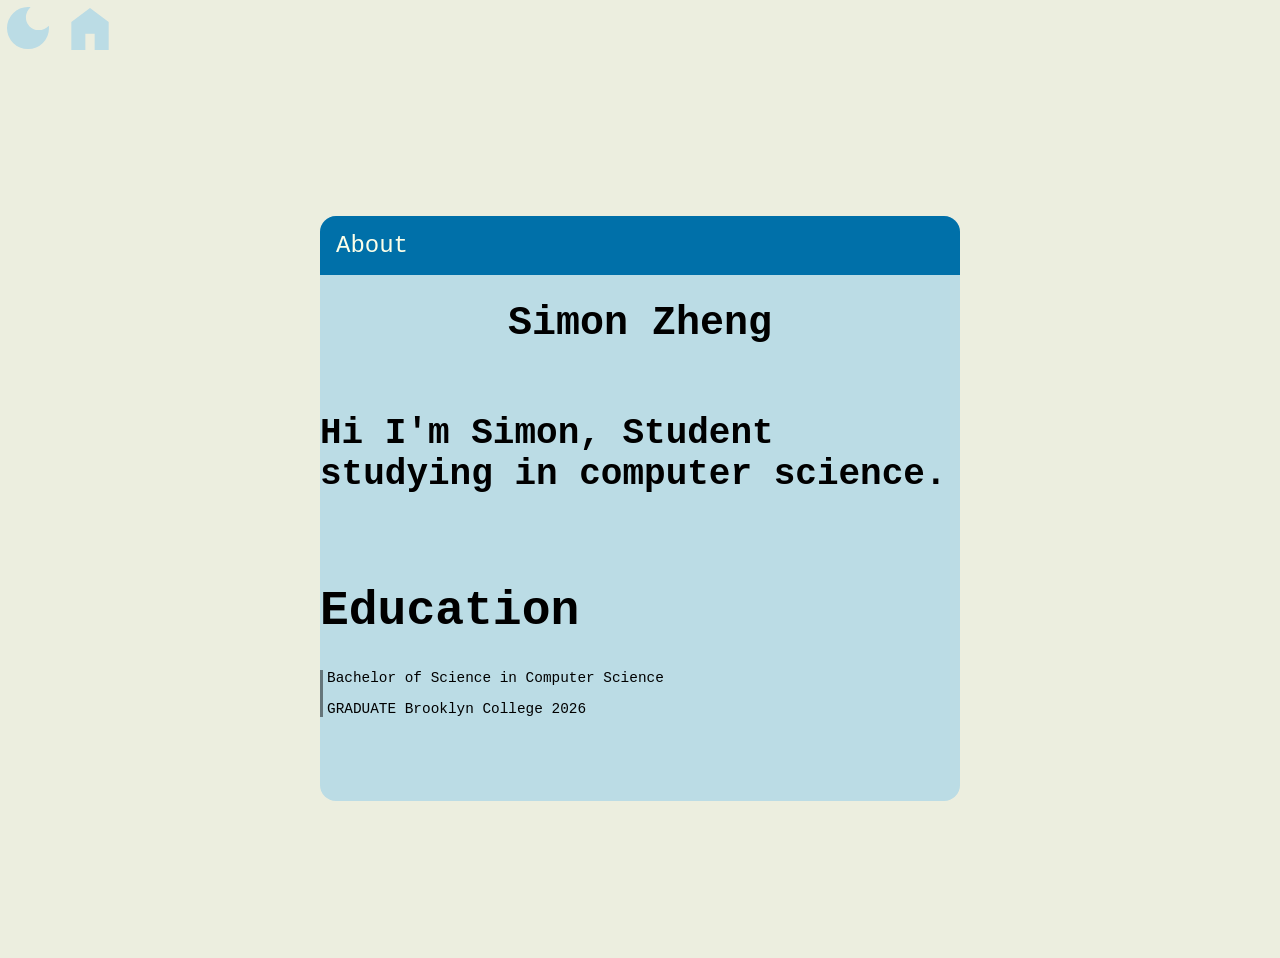
==== info.html @ 291b7363 "fix resizing issue" ====
<!DOCTYPE html>
<html lang="en">
<head>
    <meta charset="UTF-8">
    <meta name="viewport" content="width=device-width, initial-scale=1.0">
    
    <title>Rain about</title>
    <!-- add a image -->

    <!-- css and js -->
    <link rel="stylesheet" href="./css/style.css">
    <link rel="stylesheet" href="./css/mainpage.css">
    <link rel="stylesheet" href="./css/main_button.css">
    <link rel="stylesheet" href="./css/about.css">



    <script type="text/javascript" src="./js/darkmode.js" defer></script>
    <script type="text/javascript" src="./js/main.js" defer></script>


</head>

<body>
    <div class="bg_color">
        <!-- have a header -->
        <div class="header">
            <!-- topright would be the dark mode -->
            <div class="darkmode">
                <button id="theme_switch">
                    <!-- add the mood and sun icon here -->
                    <svg xmlns="http://www.w3.org/2000/svg" class="darkmode" height="40px" viewBox="0 -960 960 960" width="40px" fill="#e3e3e3"><path d="M480-120q-150 0-255-105T120-480q0-150 105-255t255-105q10 0 20.5.67 10.5.66 24.17 2-37.67 31-59.17 77.83T444-660q0 90 63 153t153 63q53 0 99.67-20.5 46.66-20.5 77.66-56.17 1.34 12.34 2 21.84.67 9.5.67 18.83 0 150-105 255T480-120Z"/></svg> 
                    <svg xmlns="http://www.w3.org/2000/svg" class="lightmode" height="40px" viewBox="0 -960 960 960" width="40px" fill="#e3e3e3"><path d="M480-280q-83 0-141.5-58.5T280-480q0-83 58.5-141.5T480-680q83 0 141.5 58.5T680-480q0 83-58.5 141.5T480-280ZM200-446.67H40v-66.66h160v66.66Zm720 0H760v-66.66h160v66.66ZM446.67-760v-160h66.66v160h-66.66Zm0 720v-160h66.66v160h-66.66ZM260-655.33l-100.33-97 47.66-49 96 100-43.33 46Zm493.33 496-97.66-100.34 45-45.66 99.66 97.66-47 48.34Zm-98.66-541.34 97.66-99.66 49 47L702-656l-47.33-44.67ZM159.33-207.33 259-305l46.33 45.67-97.66 99.66-48.34-47.66Z"/></svg>
                </button>
            </div>
            <div class="home_locat">
                <!-- button to return home -->
                <button id="home_button" onclick="location.href='index.html'">
                    <svg xmlns="http://www.w3.org/2000/svg" height="40px" viewBox="0 -960 960 960" width="40px" fill="#e3e3e3"><path d="M160-120v-480l320-240 320 240v480H560v-280H400v280H160Z"/></svg>
                </button>
            </div>
        </div>

        <!-- my info from who i am and my social linke -->
        <div class="content_container">
            <div class="square_content">
                <div class="website_top">
                    <div class="website_text">
                        About
                    </div>                        
                </div>
                <!-- this might be where the whole stuff should be in -->
                <div class="box_body">
                <!-- this is the text for the main page -->
                    
                    <!-- adding my pfp image -->
                    <div class="title_text">
                        <h1>Simon Zheng</h1>
                        <!-- add paragraph here to explain what i do -->
                    </div>

                    <div class="description">
                        <h2>
                            Hi I'm Simon, Student studying in computer science.
                        </h2>

                        <br>

                        <div class="education">
                            <h1>
                            Education
                            </h1>
                            <div class="brooklyn_college_container">
                                <div class="education_detail">
                                    <p>
                                        Bachelor of Science in Computer Science
                                    </p>
                                    <span>
                                        GRADUATE Brooklyn College 2026
                                    </span>
                                </div>
                            </div>
                        </div>
                        <div class="interest">
                            <h1>
                                Other interest
                            </h1>
                            <ul class="hobby_list">
                                <li>
                                    Game
                                </li>
                                <li>
                                    Coffee
                                </li>
                                <li>
                                    Mahjong
                                </li>
                                <li>
                                    coding
                                </li>
                            </ul>
                        </div>

                    </div>
                    

                    <!-- social box might need to move it -->
                </div>
            </div>
        </div>
        
        <!-- footer for design look -->
        <footer>
            <!-- i could have a wavery floor background for art -->
        </footer>
    </div>
</body>


</html>
---- css/style.css ----
/* color for normal and darkmode */
:root {
    --primary-background-color: #ECEEDF;
    --ground-footer-color: #CFAB8D;
    --second-footer-color: #D9C4B0;
    --secondary-background-color: #BBDCE5;
    --primary-accent-color: #fffdd0;
    --secondary-accent-color: #0070A9;
    --text-color: #fcffe9;
}

body {
    margin: 0;
    overflow: hidden;
}

/* trying to make the color change */
* {
    transition: background-color 0.4s ease, color 0.4s ease;
}

/* darkmode color */
.dark {
    --primary-background-color: #78B9B5;
    --ground-footer-color: #320A6B;
    --second-footer-color: #065084;
    --secondary-background-color: #0F828C;
    --text-color: #1a033b;
}

/* background color */
.bg_color {
    background-color: var(--primary-background-color);
}

/* the darkmode button */
#theme_switch {
    padding: 0;
    background: none;
    display: flex;
    justify-content: center;
    align-items: center;
    border-style: none;
    cursor: pointer;
}

#theme_switch svg {
    width: 3.5rem;
    height: auto;
    fill: var(--secondary-background-color);
}

#theme_switch svg:last-child {
    display: none;
}

.dark #theme_switch svg:first-child {
    display: none;
}

.dark #theme_switch svg:last-child {
    display: block;
}

/* the style of the main page */
.content_container {
    display: flex;
    justify-content: center;
    align-items: center;
    height: 100vh;
}

.square_content {
    width: 50vw;
    height: 65vh;
    background: var(--secondary-background-color);
    border-radius: 1rem;
    box-sizing: border-box;
}

.website_top {
    background-color: var(--secondary-accent-color);
    padding: 1rem;
    border-top-left-radius: inherit;
    border-top-right-radius: inherit;
}

.website_text {
    font-family: monospace;
    font-size: 1.5rem;
    color: var(--text-color);
}

.header {
    display: flex;
    flex-direction: row;
}

#home_button {
    border-style: none;
    background: none;
    cursor: pointer;
    display: flex;
    justify-content: center;
    align-items: center;
}

#home_button svg {
    width: 3.5rem;
    height: auto;
    fill: var(--secondary-background-color);
}
---- css/mainpage.css ----
/* the text box isn't center yet */
.box_body {
    display: flex;
    align-items: center;
    justify-content: center;
    flex-direction: column;
    height: 50vh;
}

/* welcome text and name text color */
.title_text {
    font-size: 2.5rem;
    font-family: 'Courier New', Courier, monospace;
    margin-bottom: 10px;
}

.main_page_name {
    color: var(--primary-accent-color);
}

.description {
    font-family: monospace;
    font-size: 1.5rem;
    font-weight: normal;
}
---- css/main_button.css ----
#social_button {
    cursor: pointer;
    background: none;
    border: none;
}

#social_text {
    margin-top: 0;
    color: var(--text-color);
}

.social {
    display: flex;
    flex-direction: row;
    justify-content: space-between;
    gap: 4rem;
}
---- css/about.css ----
/* text box and make it so it doesn't overflow out of the box */
.description {
    font-family: monospace;
    font-size: 1.5rem;
    font-weight: normal;
    overflow-y: auto;
    overflow-x: hidden;
    white-space: normal;
    word-wrap: break-word;
    height: inherit;
    width: inherit;
}

/* title (contain name, and simple text with icon)  */
.title_text {
    padding-bottom: 0rem;
}

.title_text h1 {
    font-size: 2.5rem;
}

/* education section */
.brooklyn_college_container {
    border-left: 3px solid rgba(17, 17, 17, 0.5);
}

.education_detail {
    padding-left: 4px;
    font-size: .9rem;
}

/* hobby section */
.hobby_list {
    font-size: 1.2rem;
}
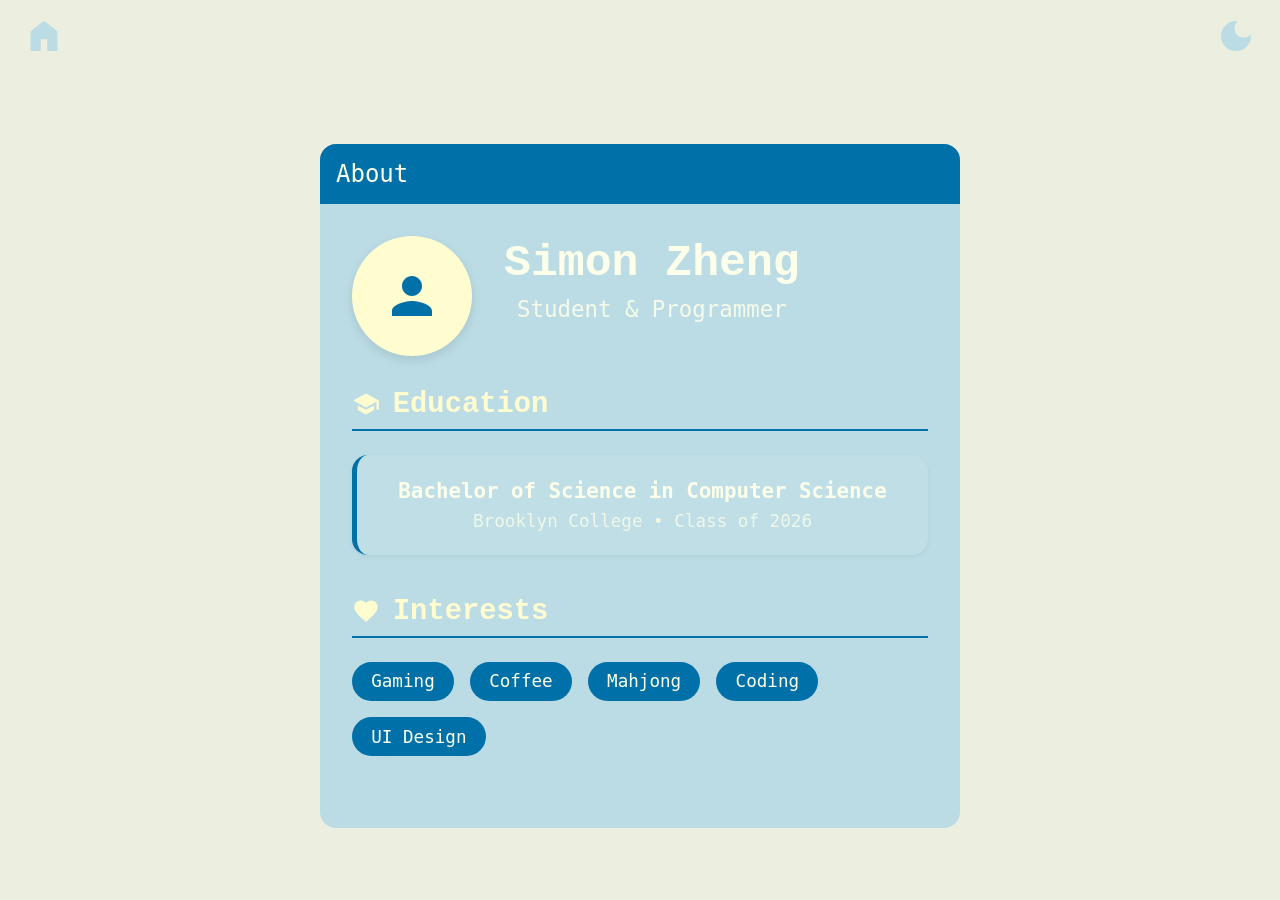
==== commit 4e40999a: "made the website moblie compatiable and fix some design issue" ====
--- a/info.html
+++ b/info.html
@@ -25,18 +25,18 @@
     <div class="bg_color">
         <!-- have a header -->
         <div class="header">
+            <div class="home_locat">
+                <!-- button to return home -->
+                <button id="home_button" onclick="location.href='index.html'" aria-label="Go home">
+                    <svg xmlns="http://www.w3.org/2000/svg" height="40px" viewBox="0 -960 960 960" width="40px" fill="#e3e3e3"><path d="M160-120v-480l320-240 320 240v480H560v-280H400v280H160Z"/></svg>
+                </button>
+            </div>
             <!-- topright would be the dark mode -->
             <div class="darkmode">
-                <button id="theme_switch">
+                <button id="theme_switch" aria-label="Toggle dark mode">
                     <!-- add the mood and sun icon here -->
                     <svg xmlns="http://www.w3.org/2000/svg" class="darkmode" height="40px" viewBox="0 -960 960 960" width="40px" fill="#e3e3e3"><path d="M480-120q-150 0-255-105T120-480q0-150 105-255t255-105q10 0 20.5.67 10.5.66 24.17 2-37.67 31-59.17 77.83T444-660q0 90 63 153t153 63q53 0 99.67-20.5 46.66-20.5 77.66-56.17 1.34 12.34 2 21.84.67 9.5.67 18.83 0 150-105 255T480-120Z"/></svg> 
                     <svg xmlns="http://www.w3.org/2000/svg" class="lightmode" height="40px" viewBox="0 -960 960 960" width="40px" fill="#e3e3e3"><path d="M480-280q-83 0-141.5-58.5T280-480q0-83 58.5-141.5T480-680q83 0 141.5 58.5T680-480q0 83-58.5 141.5T480-280ZM200-446.67H40v-66.66h160v66.66Zm720 0H760v-66.66h160v66.66ZM446.67-760v-160h66.66v160h-66.66Zm0 720v-160h66.66v160h-66.66ZM260-655.33l-100.33-97 47.66-49 96 100-43.33 46Zm493.33 496-97.66-100.34 45-45.66 99.66 97.66-47 48.34Zm-98.66-541.34 97.66-99.66 49 47L702-656l-47.33-44.67ZM159.33-207.33 259-305l46.33 45.67-97.66 99.66-48.34-47.66Z"/></svg>
-                </button>
-            </div>
-            <div class="home_locat">
-                <!-- button to return home -->
-                <button id="home_button" onclick="location.href='index.html'">
-                    <svg xmlns="http://www.w3.org/2000/svg" height="40px" viewBox="0 -960 960 960" width="40px" fill="#e3e3e3"><path d="M160-120v-480l320-240 320 240v480H560v-280H400v280H160Z"/></svg>
                 </button>
             </div>
         </div>
@@ -51,60 +51,42 @@
                 </div>
                 <!-- this might be where the whole stuff should be in -->
                 <div class="box_body">
-                <!-- this is the text for the main page -->
-                    
-                    <!-- adding my pfp image -->
-                    <div class="title_text">
-                        <h1>Simon Zheng</h1>
-                        <!-- add paragraph here to explain what i do -->
+                    <div class="about_header">
+                        <div class="pfp_placeholder">
+                            <svg xmlns="http://www.w3.org/2000/svg" viewBox="0 0 24 24"><path d="M12 12c2.21 0 4-1.79 4-4s-1.79-4-4-4-4 1.79-4 4 1.79 4 4 4zm0 2c-2.67 0-8 1.34-8 4v2h16v-2c0-2.66-5.33-4-8-4z"/></svg>
+                        </div>
+                        <div class="title_text">
+                            <h1>Simon Zheng</h1>
+                            <p class="intro_text">Student & Programmer</p>
+                        </div>
                     </div>
 
                     <div class="description">
-                        <h2>
-                            Hi I'm Simon, Student studying in computer science.
-                        </h2>
-
-                        <br>
-
-                        <div class="education">
-                            <h1>
-                            Education
-                            </h1>
-                            <div class="brooklyn_college_container">
-                                <div class="education_detail">
-                                    <p>
-                                        Bachelor of Science in Computer Science
-                                    </p>
-                                    <span>
-                                        GRADUATE Brooklyn College 2026
-                                    </span>
-                                </div>
+                        <div class="about_section">
+                            <div class="section_title">
+                                <svg xmlns="http://www.w3.org/2000/svg" viewBox="0 0 24 24"><path d="M5 13.18v4L12 21l7-3.82v-4L12 17l-7-3.82zM12 3L1 9l11 6 9-4.91V17h2V9L12 3z"/></svg>
+                                <h2>Education</h2>
+                            </div>
+                            <div class="education_card">
+                                <h3>Bachelor of Science in Computer Science</h3>
+                                <p>Brooklyn College • Class of 2026</p>
                             </div>
                         </div>
-                        <div class="interest">
-                            <h1>
-                                Other interest
-                            </h1>
-                            <ul class="hobby_list">
-                                <li>
-                                    Game
-                                </li>
-                                <li>
-                                    Coffee
-                                </li>
-                                <li>
-                                    Mahjong
-                                </li>
-                                <li>
-                                    coding
-                                </li>
+
+                        <div class="about_section">
+                            <div class="section_title">
+                                <svg xmlns="http://www.w3.org/2000/svg" viewBox="0 0 24 24"><path d="M12 21.35l-1.45-1.32C5.4 15.36 2 12.28 2 8.5 2 5.42 4.42 3 7.5 3c1.74 0 3.41.81 4.5 2.09C13.09 3.81 14.76 3 16.5 3 19.58 3 22 5.42 22 8.5c0 3.78-3.4 6.86-8.55 11.54L12 21.35z"/></svg>
+                                <h2>Interests</h2>
+                            </div>
+                            <ul class="hobby_container">
+                                <li class="hobby_item">Gaming</li>
+                                <li class="hobby_item">Coffee</li>
+                                <li class="hobby_item">Mahjong</li>
+                                <li class="hobby_item">Coding</li>
+                                <li class="hobby_item">UI Design</li>
                             </ul>
                         </div>
-
                     </div>
-                    
-
-                    <!-- social box might need to move it -->
                 </div>
             </div>
         </div>
--- a/css/style.css
+++ b/css/style.css
@@ -11,7 +11,6 @@
 
 body {
     margin: 0;
-    overflow: hidden;
 }
 
 /* trying to make the color change */
@@ -31,25 +30,12 @@
 /* background color */
 .bg_color {
     background-color: var(--primary-background-color);
+    min-height: 100vh;
+    display: flex;
+    flex-direction: column;
 }
 
-/* the darkmode button */
-#theme_switch {
-    padding: 0;
-    background: none;
-    display: flex;
-    justify-content: center;
-    align-items: center;
-    border-style: none;
-    cursor: pointer;
-}
-
-#theme_switch svg {
-    width: 3.5rem;
-    height: auto;
-    fill: var(--secondary-background-color);
-}
-
+/* the darkmode button behavior */
 #theme_switch svg:last-child {
     display: none;
 }
@@ -67,15 +53,38 @@
     display: flex;
     justify-content: center;
     align-items: center;
-    height: 100vh;
+    flex-grow: 1;
+    padding: 2rem 0;
+    box-sizing: border-box;
 }
 
 .square_content {
     width: 50vw;
-    height: 65vh;
+    min-height: 65vh;
     background: var(--secondary-background-color);
     border-radius: 1rem;
     box-sizing: border-box;
+    display: flex;
+    flex-direction: column;
+}
+
+@media (max-width: 1024px) {
+    .square_content {
+        width: 70vw;
+    }
+}
+
+@media (max-width: 768px) {
+    .square_content {
+        width: 90vw;
+        min-height: 80vh;
+    }
+
+    #theme_switch, #home_button {
+        width: 3rem;
+        height: 3rem;
+        padding: 0.4rem;
+    }
 }
 
 .website_top {
@@ -94,19 +103,34 @@
 .header {
     display: flex;
     flex-direction: row;
+    justify-content: space-between;
+    align-items: center;
+    padding: 0.5rem 1rem;
+    width: 100%;
+    box-sizing: border-box;
+    z-index: 10;
 }
 
-#home_button {
-    border-style: none;
+.header div {
+    display: flex;
+    align-items: center;
+}
+
+#theme_switch, #home_button {
+    padding: 0.5rem;
     background: none;
-    cursor: pointer;
     display: flex;
     justify-content: center;
     align-items: center;
+    border-style: none;
+    cursor: pointer;
+    width: 3.5rem;
+    height: 3.5rem;
+    box-sizing: border-box;
 }
 
-#home_button svg {
-    width: 3.5rem;
-    height: auto;
+#theme_switch svg, #home_button svg {
+    width: 100%;
+    height: 100%;
     fill: var(--secondary-background-color);
 }
--- a/css/mainpage.css
+++ b/css/mainpage.css
@@ -4,7 +4,8 @@
     align-items: center;
     justify-content: center;
     flex-direction: column;
-    height: 50vh;
+    flex-grow: 1;
+    padding: 2rem;
 }
 
 /* welcome text and name text color */
@@ -12,6 +13,7 @@
     font-size: 2.5rem;
     font-family: 'Courier New', Courier, monospace;
     margin-bottom: 10px;
+    text-align: center;
 }
 
 .main_page_name {
@@ -22,4 +24,19 @@
     font-family: monospace;
     font-size: 1.5rem;
     font-weight: normal;
+    text-align: center;
 }
+
+@media (max-width: 768px) {
+    .title_text {
+        font-size: 1.8rem;
+    }
+
+    .description {
+        font-size: 1.2rem;
+    }
+
+    .box_body {
+        padding: 1rem;
+    }
+}
--- a/css/main_button.css
+++ b/css/main_button.css
@@ -1,17 +1,61 @@
-#social_button {
+.social_button {
     cursor: pointer;
-    background: none;
+    background: var(--secondary-accent-color);
     border: none;
+    display: flex;
+    flex-direction: column;
+    align-items: center;
+    padding: 1rem;
+    border-radius: 1rem;
+    width: 100px;
+    transition: transform 0.2s ease, background-color 0.2s ease;
 }
 
-#social_text {
-    margin-top: 0;
+.social_button:hover {
+    transform: translateY(-5px);
+    background-color: var(--primary-accent-color);
+}
+
+.social_button:hover .social_text {
+    color: var(--secondary-accent-color);
+}
+
+.social_button:hover svg {
+    fill: var(--secondary-accent-color);
+}
+
+.social_text {
+    margin-top: 0.5rem;
     color: var(--text-color);
+    font-size: 1rem;
+    font-family: monospace;
 }
 
 .social {
     display: flex;
     flex-direction: row;
-    justify-content: space-between;
-    gap: 4rem;
+    justify-content: center;
+    gap: 2rem;
+    margin-top: 2rem;
+    flex-wrap: wrap;
 }
+
+@media (max-width: 768px) {
+    .social {
+        gap: 1rem;
+    }
+
+    .social_button {
+        width: 80px;
+        padding: 0.8rem;
+    }
+
+    .social_button svg {
+        width: 30px;
+        height: 30px;
+    }
+
+    .social_text {
+        font-size: 0.8rem;
+    }
+}
--- a/css/about.css
+++ b/css/about.css
@@ -1,36 +1,155 @@
-/* text box and make it so it doesn't overflow out of the box */
-.description {
-    font-family: monospace;
-    font-size: 1.5rem;
-    font-weight: normal;
+/* about page specific styling */
+.box_body {
+    padding: 2rem;
+    display: flex;
+    flex-direction: column;
+    align-items: flex-start;
+    justify-content: flex-start;
+    height: auto;
     overflow-y: auto;
-    overflow-x: hidden;
-    white-space: normal;
-    word-wrap: break-word;
-    height: inherit;
-    width: inherit;
 }
 
-/* title (contain name, and simple text with icon)  */
-.title_text {
-    padding-bottom: 0rem;
+.about_header {
+    display: flex;
+    align-items: center;
+    gap: 2rem;
+    margin-bottom: 2rem;
+    width: 100%;
+}
+
+.pfp_placeholder {
+    width: 120px;
+    height: 120px;
+    background: var(--primary-accent-color);
+    border-radius: 50%;
+    display: flex;
+    justify-content: center;
+    align-items: center;
+    flex-shrink: 0;
+    box-shadow: 0 4px 10px rgba(0,0,0,0.1);
+}
+
+.pfp_placeholder svg {
+    width: 60px;
+    height: 60px;
+    fill: var(--secondary-accent-color);
 }
 
 .title_text h1 {
-    font-size: 2.5rem;
+    font-size: 2.8rem;
+    margin: 0;
+    color: var(--text-color);
+    font-family: 'Courier New', Courier, monospace;
+}
+
+.intro_text {
+    font-size: 1.4rem;
+    color: var(--text-color);
+    opacity: 0.9;
+    margin-top: 0.5rem;
+    font-family: monospace;
+}
+
+.description {
+    width: 100%;
+    height: auto;
+}
+
+.about_section {
+    margin-bottom: 2.5rem;
+    width: 100%;
+}
+
+.section_title {
+    display: flex;
+    align-items: center;
+    gap: 0.8rem;
+    border-bottom: 2px solid var(--secondary-accent-color);
+    padding-bottom: 0.5rem;
+    margin-bottom: 1.5rem;
+}
+
+.section_title h2 {
+    font-size: 1.8rem;
+    margin: 0;
+    font-family: 'Courier New', Courier, monospace;
+    color: var(--primary-accent-color);
+}
+
+.section_title svg {
+    fill: var(--primary-accent-color);
+    width: 28px;
+    height: 28px;
 }
 
 /* education section */
-.brooklyn_college_container {
-    border-left: 3px solid rgba(17, 17, 17, 0.5);
+.education_card {
+    background: rgba(255, 255, 255, 0.05);
+    padding: 1.5rem;
+    border-radius: 1rem;
+    border-left: 5px solid var(--secondary-accent-color);
+    box-shadow: 0 2px 5px rgba(0,0,0,0.05);
 }
 
-.education_detail {
-    padding-left: 4px;
-    font-size: .9rem;
+.education_card h3 {
+    margin: 0 0 0.5rem 0;
+    font-size: 1.3rem;
+    color: var(--text-color);
+}
+
+.education_card p {
+    margin: 0;
+    font-size: 1.1rem;
+    color: var(--text-color);
+    opacity: 0.8;
 }
 
 /* hobby section */
-.hobby_list {
-    font-size: 1.2rem;
+.hobby_container {
+    display: flex;
+    flex-wrap: wrap;
+    gap: 1rem;
+    padding: 0;
+    list-style: none;
 }
+
+.hobby_item {
+    background: var(--secondary-accent-color);
+    color: var(--text-color);
+    padding: 0.6rem 1.2rem;
+    border-radius: 2rem;
+    font-size: 1.1rem;
+    font-family: monospace;
+    transition: transform 0.2s ease, background-color 0.2s ease;
+    cursor: default;
+}
+
+.hobby_item:hover {
+    transform: scale(1.05);
+    background: var(--primary-accent-color);
+    color: var(--secondary-accent-color);
+}
+
+@media (max-width: 768px) {
+    .about_header {
+        flex-direction: column;
+        text-align: center;
+        gap: 1rem;
+    }
+
+    .title_text h1 {
+        font-size: 2rem;
+    }
+
+    .intro_text {
+        font-size: 1.1rem;
+    }
+
+    .section_title h2 {
+        font-size: 1.4rem;
+    }
+
+    .box_body {
+        padding: 1.5rem;
+    }
+}
